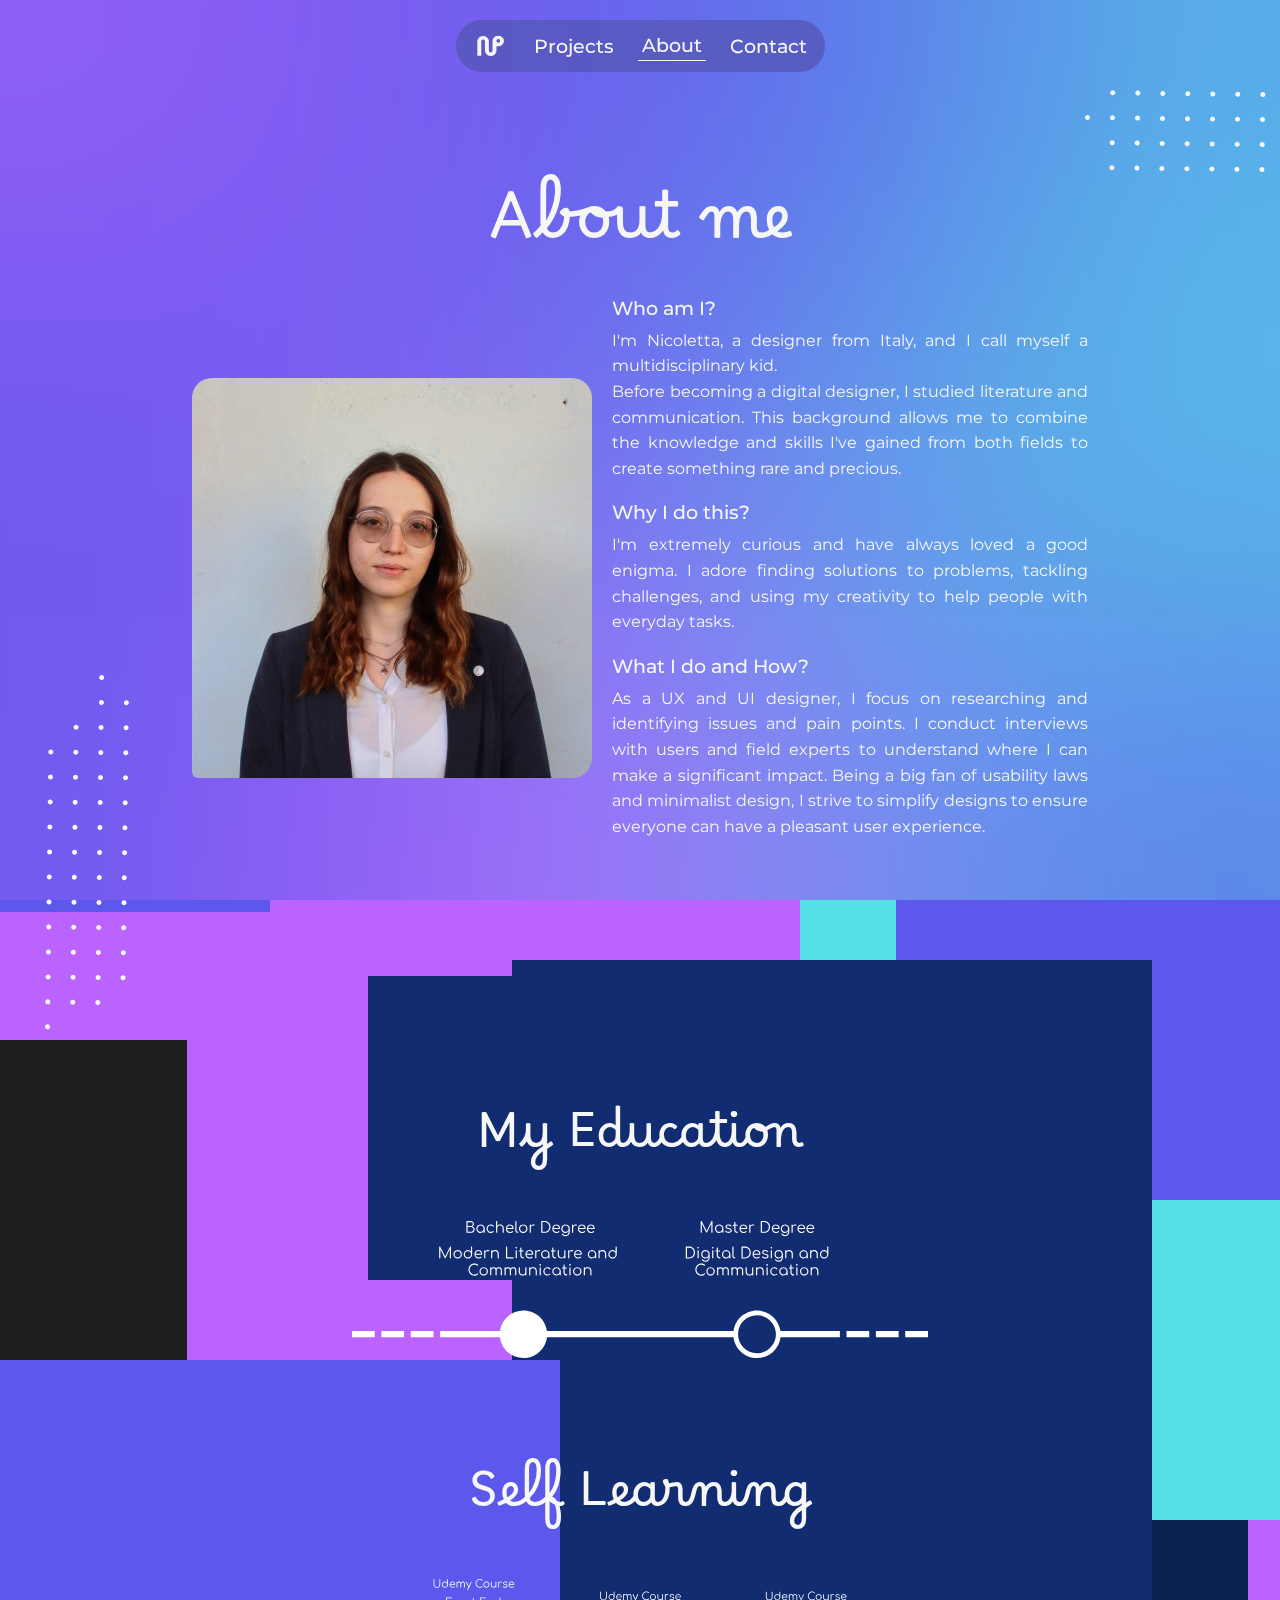
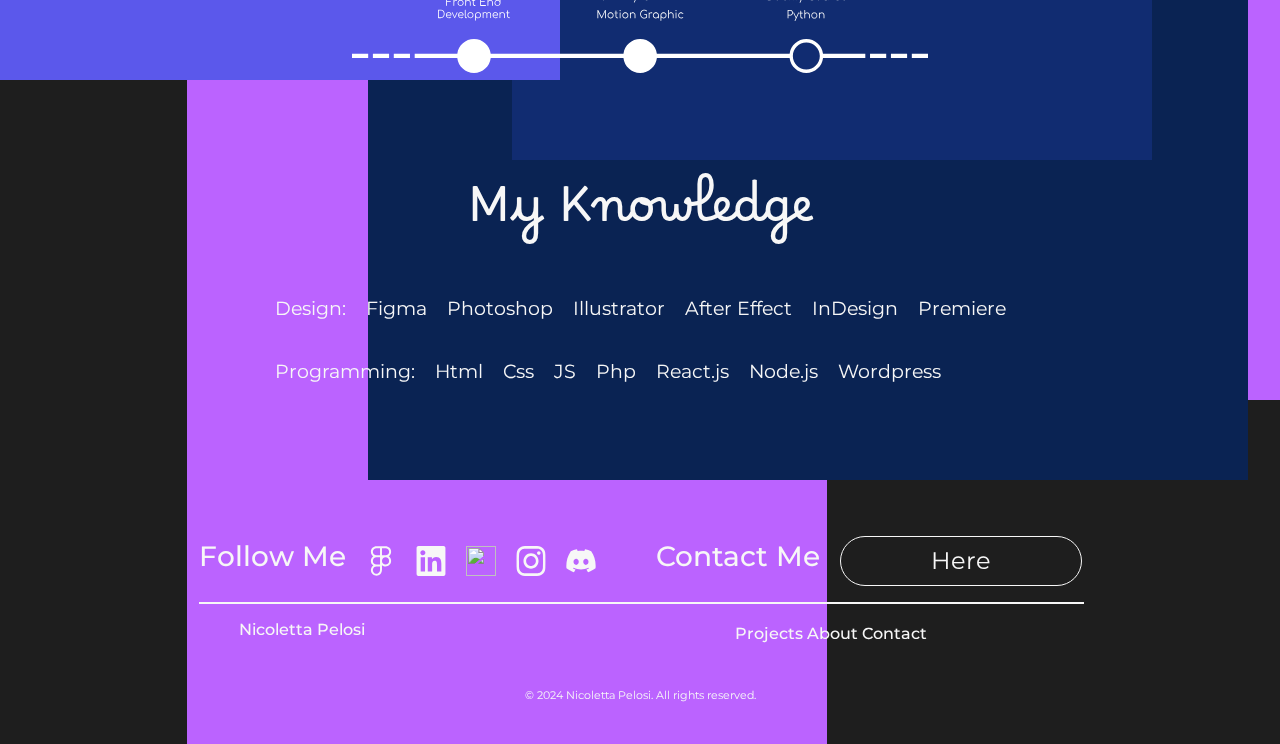
==== about.html @ 5107c7d7 "first commit" ====
<!DOCTYPE html>
<html lang="en">

<head>
    <meta charset="UTF-8">
    <meta name="viewport" content="width=device-width, initial-scale=1.0">
    <title>Nicoletta Pelosi - full stack designer</title>
    <link rel="stylesheet" href="https://stackpath.bootstrapcdn.com/bootstrap/4.5.2/css/bootstrap.min.css">
    <link rel="stylesheet" href="assets/css/style.css">
    <link rel="preconnect" href="https://fonts.googleapis.com">
    <link rel="preconnect" href="https://fonts.gstatic.com" crossorigin>
    <link
        href="https://fonts.googleapis.com/css2?family=Borel&family=Comfortaa:wght@300..700&family=Montserrat:ital,wght@0,100..900;1,100..900&display=swap"
        rel="stylesheet">
    <link rel="icon" href="assets/images/fav_icon.svg" type="image/x-icon">
</head>

<body>
        <div id="loading-page" class="loading-page">
            <div id="logo-animation" class="logo-animation"></div>
        </div>

    <div id="sticky_navbar" class="sticky_navbar">
        <div id="navbar_bg" class="navbar_bg">
            <a href="index.html" class="nopad">
                <img src="assets/images/logo.svg" id="logo">
            </a>
            <button><a href="index.html">Projects</a> </button>
            <button class="btn_active"><a href="about.html">About</a></button>
            <button><a href="contact.html">Contact</a></button>
        </div>
    </div>

    <div id="aboutme">
        <h2 class="titolosec" id="titolosec">About me</h2>
        <div class="about_content">
            <img src="assets/images/foto nicoletta.jpg" alt="" class="profpic">
            <div class="about_info">
                <div class="anima">
                    <h4>Who am I?</h4>
                    <p>I'm Nicoletta, a designer from Italy, and I call myself a multidisciplinary kid. <br> Before
                        becoming a digital designer, I studied literature and communication. This background allows me
                        to combine the knowledge and skills I've gained from both fields to create something rare and
                        precious.</p>
                </div>
                <div class="anima">
                    <h4>Why I do this?</h4>
                    <p>I'm extremely curious and have always loved a good enigma. I adore finding solutions to problems,
                        tackling challenges, and using my creativity to help people with everyday tasks.</p>
                </div>
                <div class="anima">
                    <h4>What I do and How?</h4>
                    <p>As a UX and UI designer, I focus on researching and identifying issues and pain points. I conduct
                        interviews with users and field experts to understand where I can make a significant impact.
                        Being a big fan of usability laws and minimalist design, I strive to simplify designs to ensure
                        everyone can have a pleasant user experience.</p>
                </div>
            </div>
        </div>
    </div>

    <div id="study_section" class="study_section">
        <div class="edu school">
            <h2>My Education</h2> <br>
            <img src="assets/images/maps1.svg" alt="" class="map">
        </div>
        <div class="edu selfedu">
            <h2>Self Learning</h2> <br>
            <img src="assets/images/maps2.svg" alt="" class="map2">
        </div>
        <div class="edu programs">
            <h2>My Knowledge</h2> <br>
            <div>
                <ul>
                    <li>Design:</li>
                    <li>Figma</li>
                    <li>Photoshop</li>
                    <li>Illustrator</li>
                    <li>After Effect</li>
                    <li>InDesign</li>
                    <li>Premiere</li>
                </ul>
                <br>
                <ul>
                    <li>Programming:</li>
                    <li>Html</li>
                    <li>Css</li>
                    <li>JS</li>
                    <li>Php</li>
                    <li>React.js</li>
                    <li>Node.js</li>
                    <li>Wordpress</li>
                </ul>
            </div>
        </div>
    </div>

    <footer>
        <div id="footer-container">
            <div class="footer-content">
                <div class="footer1">
                    <div class="footer-section Contact_me">
                        <h3>Contact Me</h3>
                        <button><a href="mailto:pelosinicoletta@gmail.com">Here</a></button>
                    </div>
                    <div class="footer-section follow_me">
                        <h3>Follow Me</h3>
                        <ul>
                            <li><a href="https://www.figma.com/@nicoletta3" target="_blank"><img
                                        src="assets/images/figmaicon.svg" alt=""></a></li>
                            <li><a href="https://www.linkedin.com/in/nicoletta-pelosi-811a4a285" target="_blank"> <img
                                        src="assets/images/inicon.svg" alt=""></a></li>
                            <li><a href="https://github.com/itsnicoletta" target="_blank"><img
                                        src="assets/images/Githubicon.svg" alt=""></a></li>
                            <li><a href="https://www.instagram.com/__itsnicosfolio" target="_blank"><img
                                        src="assets/images/instaicon.svg" alt=""></a></li>
                            <li><a href=""></a><img src="assets/images/dsicon.svg" alt=""></li>
                        </ul>
                    </div>
                </div>
                <hr>
                <div id="breadcrumbs">
                    <h4>Nicoletta Pelosi</h4>
                    <div id="nav_footer">
                        <a href="index.html">Projects</a>
                        <a href="about.html">About</a>
                        <a href="contact.html">Contact</a>
                    </div>

                </div>
            </div>
            <div class="footer-bottom">
                <p>&copy; 2024 Nicoletta Pelosi. All rights reserved.</p>
            </div>
        </div>
    </footer>

    <div id="bg_animation">
        <div class="canvas_animation">
            <div id="bg_blur2"></div>
            <div class="shape"
                style="--i: 0; --total: 14; width: 20rem; height: 50rem; left: 40rem; top: 2.28rem; background: var(--color_bg2);">
            </div>
            <div class="shape"
                style="--i: 1; --total: 14; width: 40rem; height: 45rem; right: 63.13rem; top: 20rem; background: var(--color_bg5);">
            </div>
            <div class="shape"
                style="--i: 2; --total: 14; width: 30rem; height: 35rem; left: 20rem; top: 26rem; background: var(--color_bg4);">
            </div>
            <div class="shape"
                style="--i: 3; --total: 14; width: 50rem; height: 30rem; right: 10rem; top: 3rem; background: var(--color_bg1);">
            </div>
            <div class="shape"
                style="--i: 4; --total: 14; width: 40rem; height: 80rem; left: 11.69rem; top: 16.06rem; background: var(--color_bg5);">
            </div>
            <div class="shape"
                style="--i: 5; --total: 14; width: 55rem; height: 40rem; right: 2rem; top: 50rem; background: var(--color_bg2);">
            </div>
            <div class="shape"
                style="--i: 7; --total: 14; width: 55rem; height: 25rem; left: 36.94rem; top: 70rem; background: var(--color_bg3);">
            </div>
            <div class="shape"
                style="--i: 8; --total: 14; width: 60rem; height: 35rem; left: -12.5rem; top: 0rem; background: var(--color_bg5);">
            </div>
            <div class="shape"
                style="--i: 9; --total: 14; width: 45rem; height: 15rem; left: 21.06rem; top: 2rem; background: var(--color_bg4);">
            </div>
            <div class="shape"
                style="--i: 10; --total: 14; width: 30rem; height: 35rem; left: 53rem; top: 90rem; background: var(--color_bg5);">
            </div>
            <div class="shape"
                style="--i: 11; --total: 14; width: 40rem; height: 50rem; right: 8rem; top: 18.63rem; background: var(--color_bg3);">
            </div>
            <div class="shape"
                style="--i: 12; --total: 14; width: 35rem; height: 20rem; right: 0rem; top: 15rem; background: var(--color_bg3);">
            </div>
            <div class="shape"
                style="--i: 13; --total: 14; width: 25rem; height: 20rem; left: 73.75rem; top: 25rem; background: var(--color_bg5);">
            </div>

            <div class="shape"
                style="--i: 14; --total: 14; width: 20rem; height: 15rem; left: 50rem; top: 80rem; background: var(--color_bg3);">
            </div>
            <div class="shape"
                style="--i: 15; --total: 14; width: 40rem; height: 45rem; right: 63.13rem; top: 12rem; background: var(--color_bg4);">
            </div>
            <div class="shape"
                style="--i: 16; --total: 14; width: 30rem; height: 35rem; left: 20rem; top: 26rem; background: var(--color_bg5);">
            </div>
            <div class="shape"
                style="--i: 17; --total: 14; width: 50rem; height: 30rem; right: 10rem; top: 3rem; background: var(--color_bg4);">
            </div>
            <div class="shape"
                style="--i: 18; --total: 14; width: 40rem; height: 80rem; left: 11.69rem; top: 80rem; background: var(--color_bg5);">
            </div>
            <div class="shape"
                style="--i: 19; --total: 14; width: 55rem; height: 40rem; right: 2rem; top: 90rem; background: var(--color_bg1);">
            </div>
            <div class="shape"
                style="--i: 20; --total: 14; width: 55rem; height: 25rem; left: 36.94rem; top: 70rem; background: var(--color_bg3);">
            </div>
            <div class="shape"
                style="--i: 21; --total: 14; width: 60rem; height: 35rem; left: 56rem; top: 40rem; background: var(--color_bg4);">
            </div>
            <div class="shape"
                style="--i: 22; --total: 14; width: 45rem; height: 15rem; left: 21.06rem; top: 90rem; background: var(--color_bg5);">
            </div>
            <div class="shape"
                style="--i: 23; --total: 14; width: 30rem; height: 35rem; left: 53rem; bottom: 90rem; background: var(--color_bg3);">
            </div>
            <div class="shape"
                style="--i: 24; --total: 14; width: 40rem; height: 50rem; right: 8rem; top: 60rem; background: var(--color_bg2);">
            </div>
            <div class="shape"
                style="--i: 25; --total: 14; width: 35rem; height: 20rem; left: 0rem; top: 85rem; background: var(--color_bg4);">
            </div>
            <div class="shape"
                style="--i:26; --total: 14; width: 35rem; height: 20rem; right: 0rem; bottom: 15rem; background: var(--color_bg3);">
            </div>
            <div id="bg_blur"></div>
        </div>
    </div>
    </div>
    <div id="graphic1">
        <img src="assets/images/dots1.svg" alt="">
    </div>
    <div id="graphic2">
        <img src="assets/images/dots2.svg" alt="">
    </div>
    <script src="assets/js/script.js"></script>
    <script src="https://cdnjs.cloudflare.com/ajax/libs/gsap/3.9.1/gsap.min.js"></script>
    <script src="https://cdnjs.cloudflare.com/ajax/libs/gsap/3.9.1/ScrollTrigger.min.js"></script>
    <script src="https://cdnjs.cloudflare.com/ajax/libs/bodymovin/5.7.4/lottie.min.js"></script>
    <script src="https://cdnjs.cloudflare.com/ajax/libs/gsap/3.9.1/ScrollSmoother.min.js"></script>


</body>

</html>
---- assets/css/style.css ----
:root {
    /* gradient colors */
    --color_bg1: #0A2353;
    --color_bg2: #112C71;
    --color_bg3: #56E1E9;
    --color_bg4: #5B58EB;
    --color_bg5: #BB63FF;

    /* fundamental colors */
    --white: #F7F7F7;
    --black: #1e1e1e;
    --grey: #d4d4d4;
    --grey-dark: #5A5A5A;
    --grey-medium: #979797;
}

* {
    color: var(--white);
    font-family: Montserrat, sans-serif;
    font-weight: 400;
    scroll-behavior: smooth;
    scrollbar-width: none;
    margin: 0;
    padding: 0;
    box-sizing: border-box;
}

html,
body {
    margin: 0;
    padding: 0;
    width: 100%;
    overflow-x: hidden;
}

body {
    display: flex;
    flex-direction: column;
    justify-content: center;
    align-items: center;
    min-width: 100vw;
    background: var(--black);

}

img {
    user-select: none;
    -moz-user-select: none;
    -webkit-user-drag: none;
    -webkit-user-select: none;
    -ms-user-select: none;
    border: none;
}

/* Navbar */
#sticky_navbar {
    position: fixed;
    top: 20px;
    width: 100vw;
    z-index: 5;
    display: flex;
    align-items: center;
    justify-content: center;
    background: none;
    z-index: 10;
}

#navbar_bg {
    display: flex;
    align-items: center;
    justify-content: center;
    text-align: center;
    background: none;
    border-radius: 100px;
    background: rgba(30, 30, 30, 0.2);
    backdrop-filter: blur(200px);
    padding: 6px 14px;
    gap: 20px;
}

#logo {
    background: none;
    height: 40px;
    width: 40px;
}

#navbar_bg a {
    text-decoration: none;
    color: var(--white);
    font-size: 1.2rem;
    font-weight: 500;
    transition: 0.3s;
    line-height: 0;
}

button {
    background: none;
    border: none;
    color: var(--white);
    font-size: 1.2rem;
    font-weight: 500;
    cursor: pointer;
    transition: 0.3s;
    padding: 0 4px;
}

.btn_active {
    border-bottom: var(--white) 1.5px solid;
}

/* Animazione Navbar 
#sticky_navbar {
    opacity: 0;
    width: 0;
    left: 50%;
    transform: translateX(-50%);
    flex-wrap: nowrap;
    overflow: hidden;
    transition: width 1.5s ease-out, opacity 0.5s ease-out, left 1.5s ease-out;
}

#sticky_navbar.expanded {
    opacity: 1;
    width: 100%;
    left: 0;
    transform: none;
}*/

/* Hero Section */
#hero {
    display: flex;
    align-items: center;
    justify-content: center;
    height: 100vh;
    min-width: 100vw;
    flex-direction: column;
}

.header h1 {
    font-size: 6em;
    margin: 0;
    padding: 0;
    text-wrap: nowrap;
    font-family: Borel;
    line-height: 0.7;
}

.header h4 {
    font-size: 2.2em;
    margin: 0;
    padding: 0 20px;
    font-weight: 400;
}

.header h5 {
    font-size: 1.7em;
    margin-top: 20px;
    padding: 0 20px;
    font-weight: 400;
}

.header-container {
    position: absolute;
    transition: opacity 1s ease-in-out;
    opacity: 0;
}

.header-container.visible {
    opacity: 1;
}

/* Section Progetti */
#work_section {
    display: flex;
    align-items: center;
    justify-content: center;
    min-width: 100%;
    flex-direction: column;
    gap: 40px;
}

.card {
    display: flex;
    flex-direction: column;
    justify-content: center;
    align-items: center;
    align-content: center;
    background: rgba(30, 30, 30, 0.5);
    border-radius: 20px 20px 20px 6px;
    overflow: hidden;
    border: 0px;
    height: fit-content;
    width: fit-content;
    cursor: pointer;
    box-shadow: -124px 93px 43px 0px rgba(10, 35, 83, 0.00), -79px 60px 40px 0px rgba(10, 35, 83, 0.01), -44px 34px 33px 0px rgba(10, 35, 83, 0.05), -20px 15px 25px 0px rgba(10, 35, 83, 0.09), -5px 4px 14px 0px rgba(10, 35, 83, 0.10);
}

.card:hover {
    transform: scale(1.05);
    transition: transform 0.35s;
}
.card_info {
    height: 100%;
    width: 50%;
    z-index: 3;
    display: flex;
    flex-direction: column;
    gap: 2px;
    text-align: end;
    justify-content: end;
    background: rgba(30, 30, 30, 0.5);
    backdrop-filter: blur(250px);
    position: absolute;
    padding-right: 20px;
    padding-bottom: 20px;
    top: 0;
    bottom: 0;
    right: 0;
}

.card_row {
    display: flex;
    flex-direction: row;
    gap: 40px;
}

.cover {
    width: 550px;
    height: 275px;
    object-fit: cover;
}

.coverpic {
    width: 50%;
    height: 100%;
    object-fit: cover;
    position: absolute;
    top: 0;
    left: 0;
    bottom: 0;
}

.field {
    font-size: 14px;
    position: absolute;
    top: 20px;
    right: 20px;
    z-index: 10;
}

.year {
    font-weight: 350;
}

.subtitle {
    font-weight: 400;
    margin-top: 0;
}

/* Animazione Background */
#bg_animation {
    position: absolute;
    top: 0;
    left: 0;
    right: 0;
    width: 100vw;
    height: 100vh;
    z-index: -1;
    overflow: hidden;
    opacity: 1;
    transition: opacity 0.05s ease-in-out, visibility 0s linear 0.05s;
}

#bg_animation.off {
    opacity: 0;
    visibility: hidden;
}

.canvas_animation {
    width: 100%;
    height: 100%;
}

.shape {
    position: absolute;
}

#bg_blur2 {
    width: 100%;
    height: 100%;
    position: fixed;
    background: var(--color_bg3);
    backdrop-filter: blur(200px);
    object-fit: cover;
}

#bg_blur {
    width: 100%;
    height: 100%;
    position: fixed;
    background: rgba(255, 255, 255, 0.01);
    backdrop-filter: blur(250px);
    object-fit: cover;
}

.canvas_animation>.shape {
    position: fixed;
    animation: move 30s linear infinite;
    animation-delay: calc(-20s * var(--i) / var(--total));
    overflow: hidden;
}

@keyframes move {
    0% {
        transform: translate(0, 0) rotate(0deg) scale(1);
    }

    25% {
        transform: translate(100px, 0) rotate(90deg) scale(1.2);
    }

    50% {
        transform: translate(100px, 100px) rotate(180deg) scale(1);
    }

    100% {
        transform: translate(0, 0) rotate(360deg) scale(1);
    }
}

/* Grafica */
#graphic1 {
    position: fixed;
    left: 45px;
    top: 75vh;
    z-index: -1;
}

#graphic2 {
    position: fixed;
    right: -160px;
    top: 10vh;
    overflow-x: hidden;
    z-index: -1;
}
/*about*/

#aboutme {
    display: flex;
    align-items: center;
    justify-content: center;
    flex-direction: column;
    gap: 20px;
    margin-top: 200px;
    margin-bottom: 100px;
}

#aboutme .titolosec {
    font-size: 4rem;
}

.about_content {
    display: flex;
    flex-wrap: wrap;
    justify-content: center;
    align-items: center;
    max-width: 70vw;
}

.profpic {
    border-radius: 20px 20px 20px 6px;  
    margin-right: 20px;
}

.about_info {
    flex: 1;
    max-width: 900px;
    text-align: left;
    
}

.about_info h4 {
    font-size: 1.2rem;
}

.about_info p {
    font-size: 1rem;
    margin-bottom: 20px;
    line-height: 1.6;
    text-align: justify;
}

#study_section {
    display: flex;
    align-items: center;
    justify-content: center;
    flex-direction: column;
    gap: 20px;
    margin-top: 120px;
}

.edu {
    margin: 40px 0;
    display: flex;
    align-items: center;
    justify-content: center;
    flex-direction: column;
}

.edu h2 {
    font-size: 3rem;
    margin-bottom: 20px;
    font-family: Borel;
}

.map,
.map2 {
    width: 45vw;
    margin-bottom: 20px;
}

.edu ul {
    font-size: 1.2rem;
    color: var(--white);
}

.edu ul li {
    margin-bottom: 10px;
}

/*form contact me*/

#form {
    display: flex;
    align-items: center;
    justify-content: center;
    flex-direction: column;
    gap: 20px;
    height: 50vh;
    margin-top: 150px;
}

#form1 {
    display: flex;
    align-items: center;
    justify-content: center;
    flex-direction: column;
    gap: 10px;
    padding: 40px 40px;
    border-radius: 20px 20px 20px 6px;
    background: rgba(30, 30, 30, 0.3);
    box-shadow: -124px 93px 43px 0px rgba(10, 35, 83, 0.00), -79px 60px 40px 0px rgba(10, 35, 83, 0.01), -44px 34px 33px 0px rgba(10, 35, 83, 0.05), -20px 15px 25px 0px rgba(10, 35, 83, 0.09), -5px 4px 14px 0px rgba(10, 35, 83, 0.10);
}

#info button {
    color: var(--black);
    background-color: var(--white);
    border-radius: 25px;
    width: 100%;
    padding: 4px 0;
}

#info button:hover {
    background-color: var(--grey);
}

#info button > a {
    color: var(--black);
    font-size: 1.2rem;
    font-weight: 500;
}

#info h6 {
    font-size: 1.3rem;
    font-weight: 400;
}


/* Footer */
ul {
    list-style: none;
    padding: 0;
    margin: 0;
    display: flex;
    flex-direction: row;
    gap: 20px;
    align-items: center;
}

ul img {
    width: 30px;
    height: 30px;
}

.Contact_me button {
    border: 1px solid var(--white);
    padding: 6px 90px;
    border-radius: 25px;
    font-weight: 700;
    font-size: 1.5em;
    color: var(--white);
}

button a {
    text-decoration: none;
    color: var(--white);
    font-size: 1em;
    font-weight: 400;
    transition: 0.3s;
}

button a:hover {
    color: var(--black);
}
.Contact_me button:hover {
    background: var(--grey);
}

footer {
    width: 100vw;
    height: fit-content;
    margin-top: 60px;
}

footer hr {
    width: 100%;
    align-items: center;
    border: 1px solid var(--white);
}

#footer-container {
    display: flex;
    align-items: center;
    justify-content: center;
    flex-direction: column;
    gap: 40px;
    width: 100vw;
    padding: 40px 0;
    margin-bottom: 0;
}
.footer1 {
    display: flex;
    flex-direction: row-reverse;
    gap: 60px;
    align-items: center;
    justify-content: space-around;
    max-width: 1100px;
}

.footer-section {
    display: flex;
    flex-direction: row;
    gap: 20px;
    align-items: center;

}
#breadcrumbs {
    display: flex;
    align-items: center;
    justify-content: space-between;
    width: 60vw;
    padding: 0 40px;
    font-size: 1em;
}

#breadcrumbs a {
    text-decoration: none;
    color: var(--white);
    font-weight: 500;
    transition: 0.3s;
}

#breadcrumbs a:hover {
    color: var(--grey);
}

#breadcrumbs h4 {
    font-size: 1em;
    text-align: center;
    align-items: center;
}

#logo_footer {
    width: 40px;
    height: 40px;
}

.footer-bottom p {
    font-size: 0.7em;
    margin: 0;
    padding: 0;
}

/* Header del Progetto */
#project-header {
    display: flex;
    align-items: center;
    justify-content: center;
    flex-direction: column;
    gap: 20px;
    margin-top: 200px;
    height: 40vh;
}

#project-header h1 {
    font-size: 5em;
    font-family: Borel;
    margin: 0;
    padding: 0;
    text-align: center;
}

#Project_detail {
    display: flex;
    align-items: start;
    justify-content: center;
    flex-direction: row;
    gap: 60px;
    width: 60vw;
    padding: 0 20px;
}

.pro h6 {
    font-size: 1em;
    margin: 0;
    padding: 0;
    line-height: 2;
    font-weight: 300;
}

.pro p {
    font-size: 1.2em;
    margin: 0;
    padding: 0;
    font-weight: 450;
}

.names {
    color: var(--white);
    font-size: 16px;
    text-decoration: underline;
}

.names:hover {
    color: var(--grey);
}

.pro a {
    font-size: 1em;
    margin: 0;
    padding: 0;
    font-weight: 450;
}

.pro a:hover {
    text-decoration: none;
}

#Project_explained {
    display: flex;
    align-items: center;
    justify-content: center;
    flex-direction: column;
    gap: 100px;
    width: 50vw;
    margin-top: 100px;
}

.first_section p,
.third_section p,
.fourth_section p {
    text-align: justify;
}

h2 {
    font-size: 2.5em;
    font-family: Borel;
    margin: 0;
    padding: 0;
}

.imgpro,
.imgpro2 {
    object-fit: cover;
    border-radius: 20px 20px 20px 6px;
    box-shadow: -124px 93px 43px 0px rgba(10, 35, 83, 0.00), -79px 60px 40px 0px rgba(10, 35, 83, 0.01), -44px 34px 33px 0px rgba(10, 35, 83, 0.05), -20px 15px 25px 0px rgba(10, 35, 83, 0.09), -5px 4px 14px 0px rgba(10, 35, 83, 0.10);
}

.second_section div,
.third_section div,
.fourth_section div {
    display: flex;
    align-items: center;
    justify-content: center;
    flex-direction: row;
    gap: 20px;
}

.fourth_section {
    height: fit-content;
    gap: 40px;
}



.video {
    width: 349px;
    object-fit: cover;
    height: 250px;
    border-radius: 20px 20px 20px 6px;
    box-shadow: -124px 93px 43px 0px rgba(10, 35, 83, 0.00), -79px 60px 40px 0px rgba(10, 35, 83, 0.01), -44px 34px 33px 0px rgba(10, 35, 83, 0.05), -20px 15px 25px 0px rgba(10, 35, 83, 0.09), -5px 4px 14px 0px rgba(10, 35, 83, 0.10);
}

.video1 {
    width: 362px;
        object-fit: cover;
        height: 240px;
        border-radius: 20px 20px 20px 6px;
        box-shadow: -124px 93px 43px 0px rgba(10, 35, 83, 0.00), -79px 60px 40px 0px rgba(10, 35, 83, 0.01), -44px 34px 33px 0px rgba(10, 35, 83, 0.05), -20px 15px 25px 0px rgba(10, 35, 83, 0.09), -5px 4px 14px 0px rgba(10, 35, 83, 0.10);
}

.video2 {
    width: 400px;
    object-fit: cover;
    height: 285px;
    border-radius: 20px 20px 20px 6px;
    box-shadow: -124px 93px 43px 0px rgba(10, 35, 83, 0.00), -79px 60px 40px 0px rgba(10, 35, 83, 0.01), -44px 34px 33px 0px rgba(10, 35, 83, 0.05), -20px 15px 25px 0px rgba(10, 35, 83, 0.09), -5px 4px 14px 0px rgba(10, 35, 83, 0.10);
}

#second_section_info {
    display: flex;
    align-items: start;
    justify-content: center;
    flex-direction: column;
    gap: 0;
}

.justify {
    text-align: justify;
}

/* Nascondere le sezioni inizialmente */
.first_section,
.third_section {
    opacity: 0;
    transform: translateX(100%);
}

.second_section,
.fourth_section {
    opacity: 0;
    transform: translateX(-100%);
}


/* Media Queries per Responsive Design */
@media screen and (max-width: 1200px) {
    .header h1 {
        font-size: 4em;
    }

    .header h4 {
        font-size: 1.9em;
    }

    .header h5 {
        font-size: 1.3em;
        text-wrap: nowrap;
    }

    a {
        font-size: 1.2em;
    }

    .card {
        width: 450px;
    }

    .cover {
        width: 450px;
    }

    .profpic {
        width: 40%;
    }

    .card_info {
        width: 60%;
    }

    .about_info {
        width: 700px;
    }

    .footer-section {
        flex-direction: column;
    }

    .profpic {
        width: 300px;
        height: 450px;
        object-fit: cover;
    }

    #project_explained {
        width: 60vw;
    }

    .second_section div {
        display: flex;
        flex-direction: column-reverse;
    }

}

@media screen and (max-width: 1024px) {
    .card_info {
        width: 60%;
    }

    .about_info {
        width: 600px;
    }

    .card_row {
        flex-direction: column;
    }

    .card {
        width: 600px;
    }

    .profpic {
        width: 35%;
        object-fit: cover;
    }

    .second_section div {
        display: flex;
        flex-direction: column-reverse;
    }

    .third_section div {
        display: flex;
        flex-direction: column;
        justify-content: center;
    }

    .fourth_section div { 
        display: flex;
        flex-direction: column;
        justify-content: center;
    }

    .video {
        width: 449px;
        object-fit: cover;
        height: 325px;
    }
    
    #project_explained {
        width: 70vw;
    }
}

@media screen and (max-width: 820px) {
    .cover {
        width: 500px;
    }

    .card {
        width: fit-content;
    }

    .card_row {
        flex-direction: column;
        gap: 40px;
    }

    .header h1 {
        font-size: 3.8em;
    }

    .header h4 {
        font-size: 1.8em;
    }

    .header h5 {
        font-size: 1.4em;
        text-wrap: wrap;
    }

    .footer-content {
        width: 80vw;
        gap: 20px;
    }

    .footer-section {
        width: 100vw;
        padding: 0 20px;
    }

    .footer-section h3 {
        font-size: 1.2em;
    }

    .Contact_me button {
        padding: 6px 60px;
        font-size: 1.2em;
    }

    .footer1 {
        flex-direction: column;
        gap: 20px;
    }

    #breadcrumbs {
        width: 80vw;
        padding: 0 20px;
    }

    #breadcrumbs h4 {
        font-size: 0.8em;
    }

    #breadcrumbs a {
        font-size: 0.8em;
    }

    .footer-bottom p {
        font-size: 0.6em;
    }

    .profpic {
        display: none;
        z-index: -10;
    }

    .card_info{
        width: 100%;
    }

    #aboutme h2,
    #form h2 {
        font-size: 2.6em;
    }

    .edu h2 {
        font-size: 2.5em;
    }

    .map {
        width: 32rem;
    }

    .map2 {
        width: 42rem;
    }

    .first_section, .second_section, .third_section, .fourth_section {
        width: 80vw;
    }
} 


@media screen and (max-width: 768px) {

    .card {
        width: 450px;
    }

    .cover {
        width: 450px;
    }

    .card_info {
        width: 100%;
    }

    .about_info {
        width: 500px;
    }



    .footer-bottom p {
        font-size: 0.6em;
    }

    .profpic {
        display: none;
    }

    #aboutme h2,
    #form h2 {
        font-size: 2.6em;
    }

    .edu h2 {
        font-size: 2.5em;
    }

    .map {
        width: 70vw;
    }

    .map2 {
        width: 68vw;
    }

    .programs div > ul {
        flex-direction: column;
        gap: 0  !important;
    }

    #graphic1, #graphic2 {
        display: none;
    }
   
}

@media screen and (max-width: 600px) {
    .card {
        width: 400px;
    }

    .cover {
        width: 400px;
    }

    .about_info {
        width: 400px;
    }

    .footer-bottom p {
        font-size: 0.6em;
    }

    .profpic {
        display: none;
    }

    #aboutme h2,
    #form h2 {
        font-size: 2.6em;
    }

    .edu h2 {
        font-size: 2.5em;
    }

    .map {
        width: 80vw;
    }

    .map2 {
        width: 80vw;
    }

    html, body {
        overflow-x: hidden;
        margin: 0;
        padding: 0;
    }

    #navbar_bg {
        gap: 10px;
    }
    
    .header h1 {
        font-size: 3em;

    }

    .header h4 {
        font-size: 1.6em;
        text-wrap: wrap;
    }

    #project-header h1 {
        font-size: 3em;
    }

    #project_detail {
        width: 80vw;
        gap: 10px;
    }

    .pro p{
        font-size: 1em;
    }

    .first_section h2, .second_section h2, .third_section h2, .fourth_section h2 {
        font-size: 2em;
    }

    .video {
        width: 349px;
        height: 250px;
    }

    .video2 {
        width: 349px;
        height: 250px;
    }

}



@media screen and (max-width: 480px) {
    .card {
        width: 340px;
    }

    .cover {
        width: 340px;
    }


    .about_info {
        width: 300px;
    }

    .footer-bottom p {
        font-size: 0.6em;
    }

    .profpic {
        display: none;
    }

    #aboutme h2,
    #form h2 {
        font-size: 2.6em;
    }

    .edu h2 {
        font-size: 2.5em;
    }


    html, body {
        overflow-x: hidden;
        margin: 0;
        padding: 0;
    }

    .header h1 {
        font-size: 2.4em;

    }

    .header h4 {
        font-size: 1.4em;
        text-wrap: wrap;
    }

    .header h5 {
        font-size: 1.1em;
    }

    .video {
        width: 280px;
        height: 200px;
    }

    .video2 {
        width: 280px;
        height: 200px;
    }
}

.loading-page {
    position: fixed;
    top: 0;
    left: 0;
    width: 100%;
    height: 100%;
    background-color: var(--black);
    /* Cambia il colore di sfondo come preferisci */
    display: flex;
    justify-content: center;
    align-items: center;
    z-index: 11;
}

.loading-animation img {
    width: 100px;
    /* Dimensione del logo o dell'animazione */
    animation: spin 1s linear infinite;
    color: var(--white);
}

@keyframes spin {
    from {
        transform: rotate(0deg);
    }

    to {
        transform: rotate(360deg);
    }
}
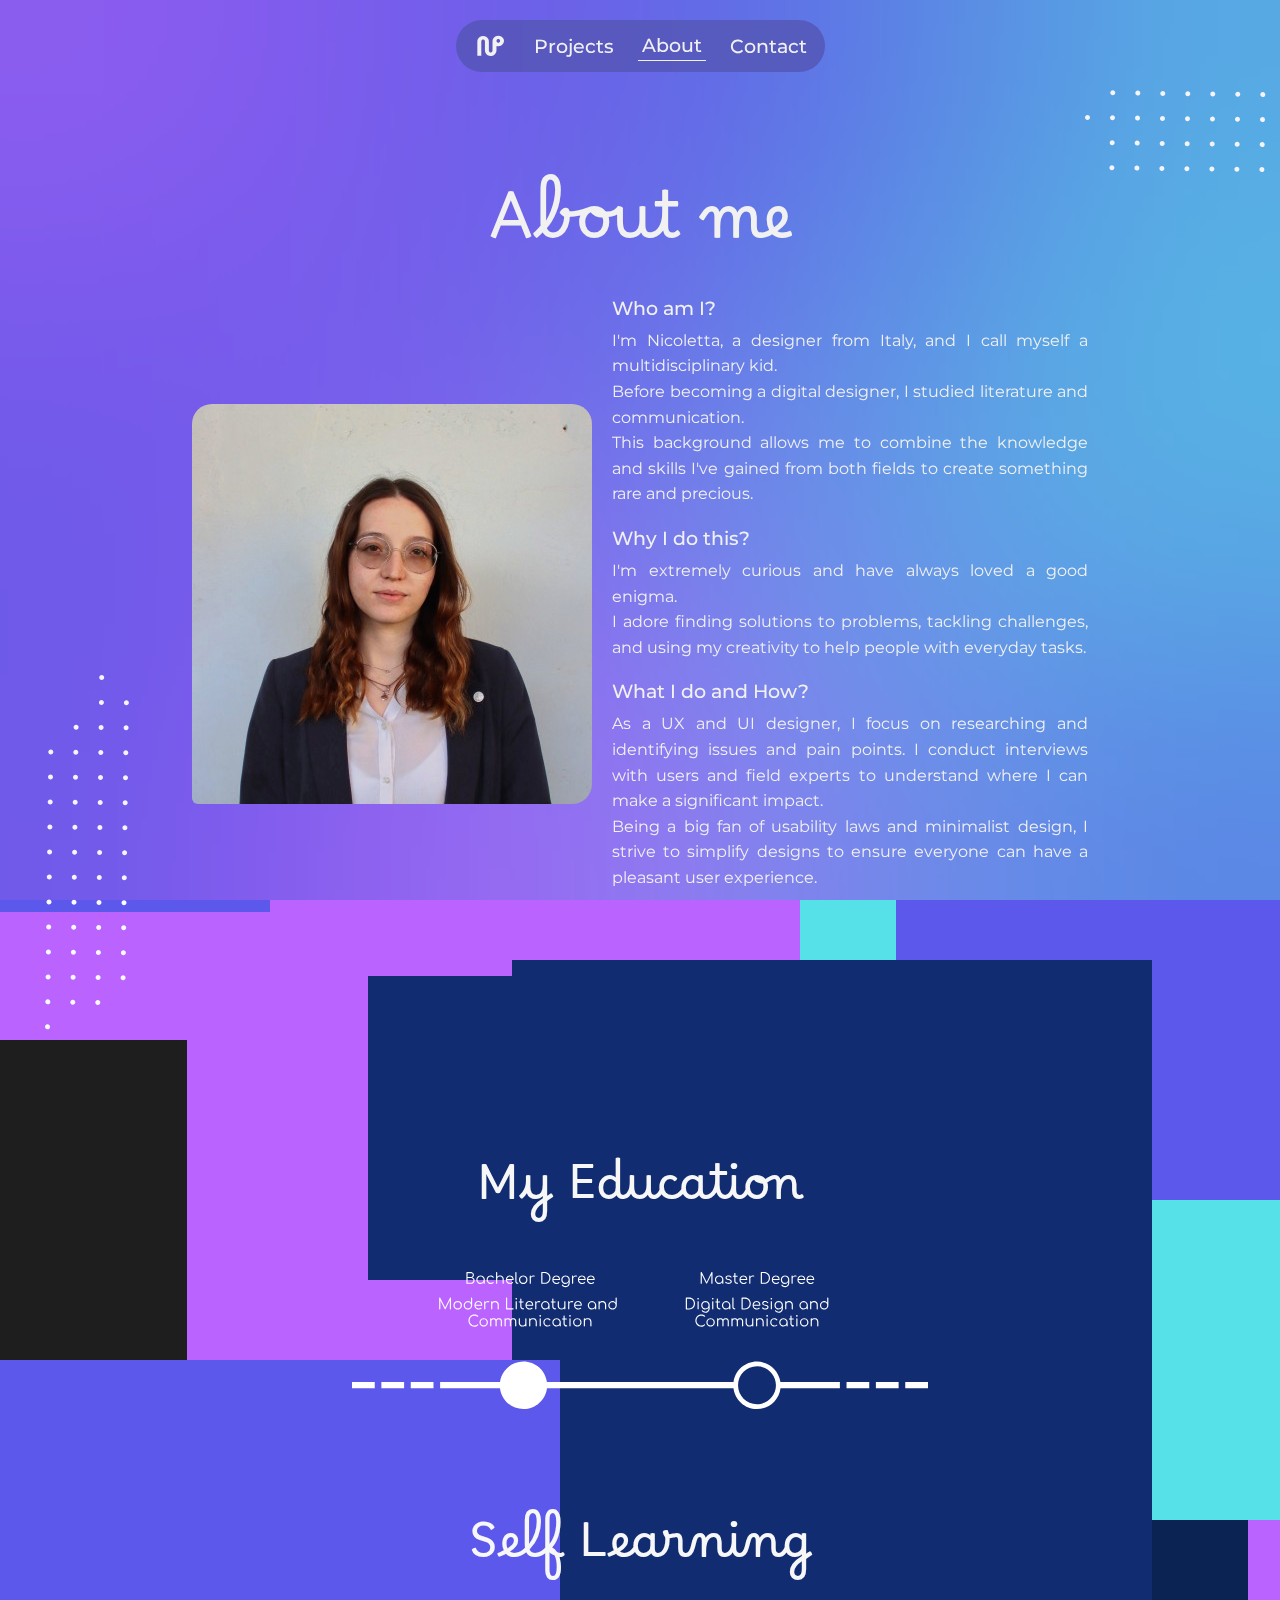
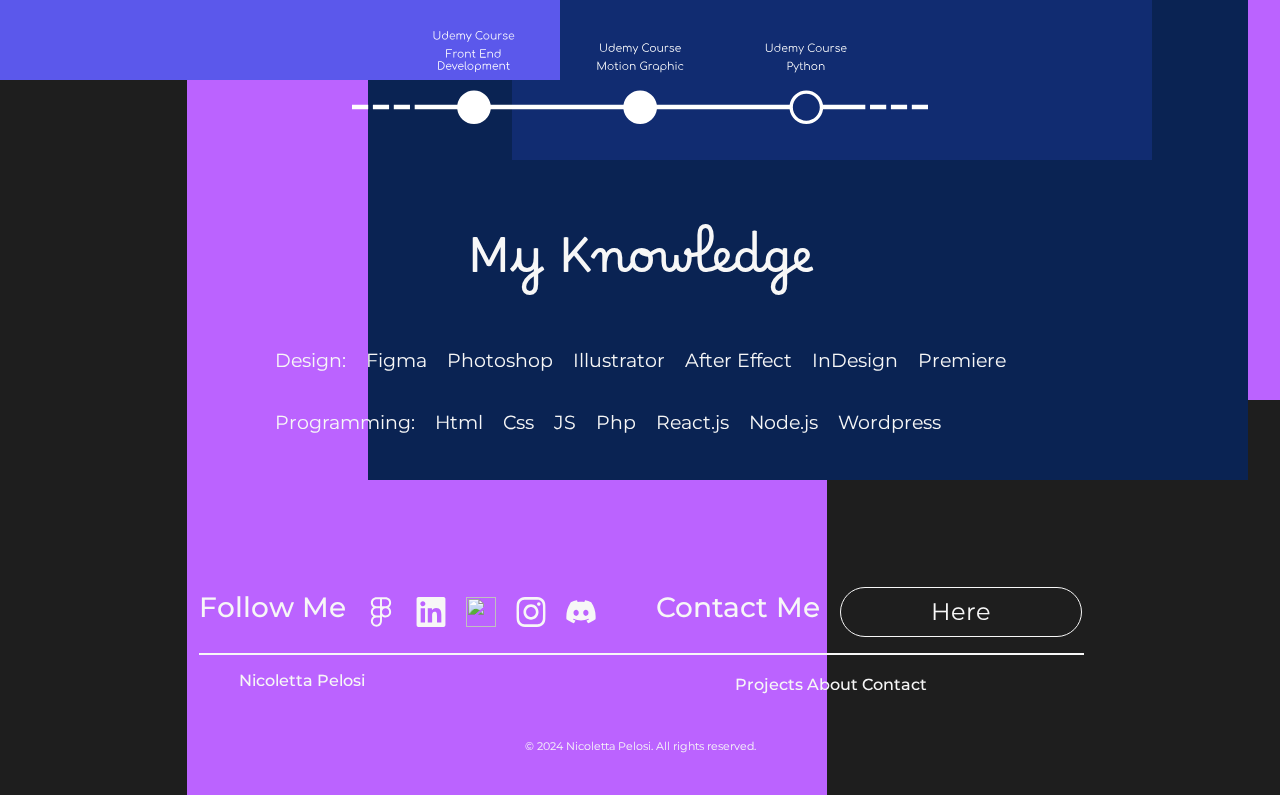
==== commit 29309eb5: "sistemazione about justify" ====
--- a/about.html
+++ b/about.html
@@ -39,19 +39,20 @@
                 <div class="anima">
                     <h4>Who am I?</h4>
                     <p>I'm Nicoletta, a designer from Italy, and I call myself a multidisciplinary kid. <br> Before
-                        becoming a digital designer, I studied literature and communication. This background allows me
+                        becoming a digital designer, I studied literature and communication. <br>
+                        This background allows me
                         to combine the knowledge and skills I've gained from both fields to create something rare and
                         precious.</p>
                 </div>
                 <div class="anima">
                     <h4>Why I do this?</h4>
-                    <p>I'm extremely curious and have always loved a good enigma. I adore finding solutions to problems,
+                    <p>I'm extremely curious and have always loved a good enigma. <br>I adore finding solutions to problems,
                         tackling challenges, and using my creativity to help people with everyday tasks.</p>
                 </div>
                 <div class="anima">
                     <h4>What I do and How?</h4>
                     <p>As a UX and UI designer, I focus on researching and identifying issues and pain points. I conduct
-                        interviews with users and field experts to understand where I can make a significant impact.
+                        interviews with users and field experts to understand where I can make a significant impact. <br>
                         Being a big fan of usability laws and minimalist design, I strive to simplify designs to ensure
                         everyone can have a pleasant user experience.</p>
                 </div>
--- a/assets/css/style.css
+++ b/assets/css/style.css
@@ -74,6 +74,7 @@
     border-radius: 100px;
     background: rgba(30, 30, 30, 0.2);
     backdrop-filter: blur(200px);
+    -webkit-backdrop-filter: blur(200px);
     padding: 6px 14px;
     gap: 20px;
 }
@@ -210,6 +211,7 @@
     justify-content: end;
     background: rgba(30, 30, 30, 0.5);
     backdrop-filter: blur(250px);
+    -webkit-backdrop-filter: blur(250px);
     position: absolute;
     padding-right: 20px;
     padding-bottom: 20px;
@@ -291,6 +293,7 @@
     position: fixed;
     background: var(--color_bg3);
     backdrop-filter: blur(200px);
+    -webkit-backdrop-filter: blur(200px);
     object-fit: cover;
 }
 
@@ -300,6 +303,7 @@
     position: fixed;
     background: rgba(255, 255, 255, 0.01);
     backdrop-filter: blur(250px);
+    -webkit-backdrop-filter: blur(250px);
     object-fit: cover;
 }
 
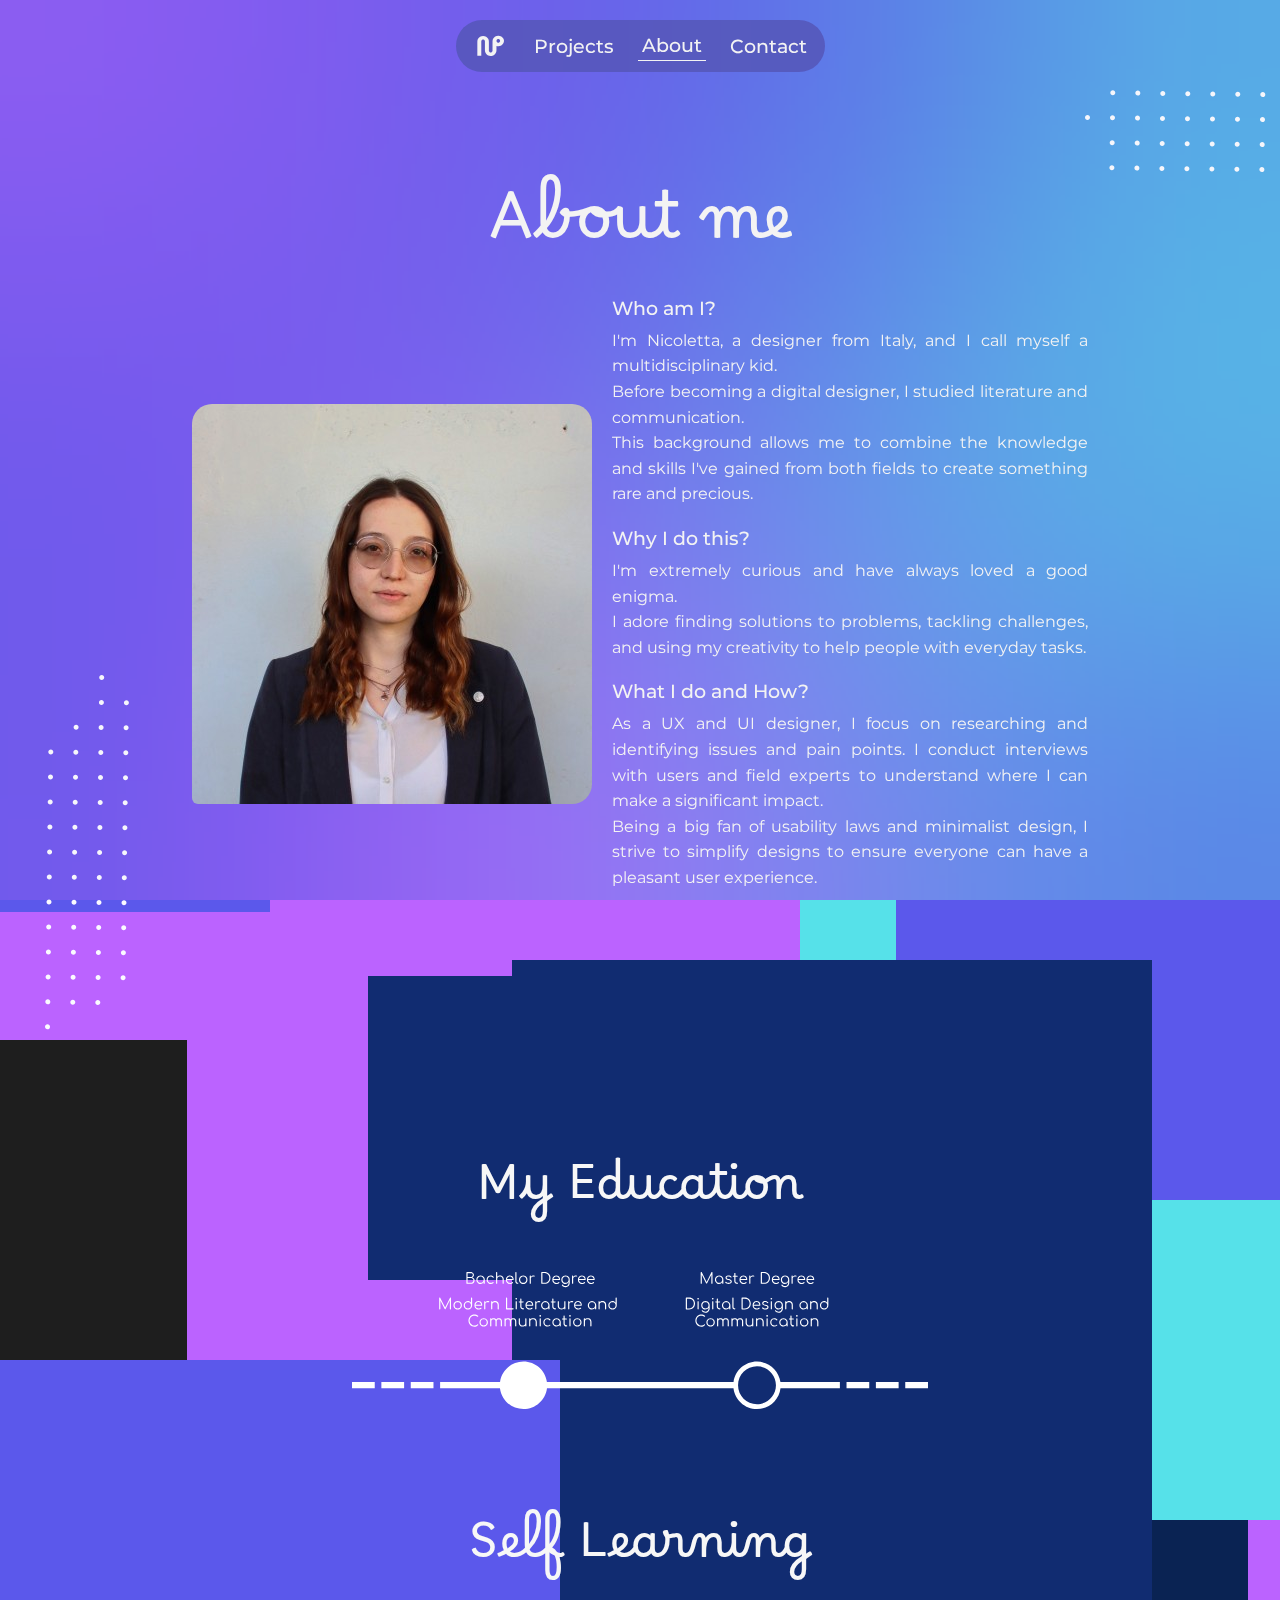
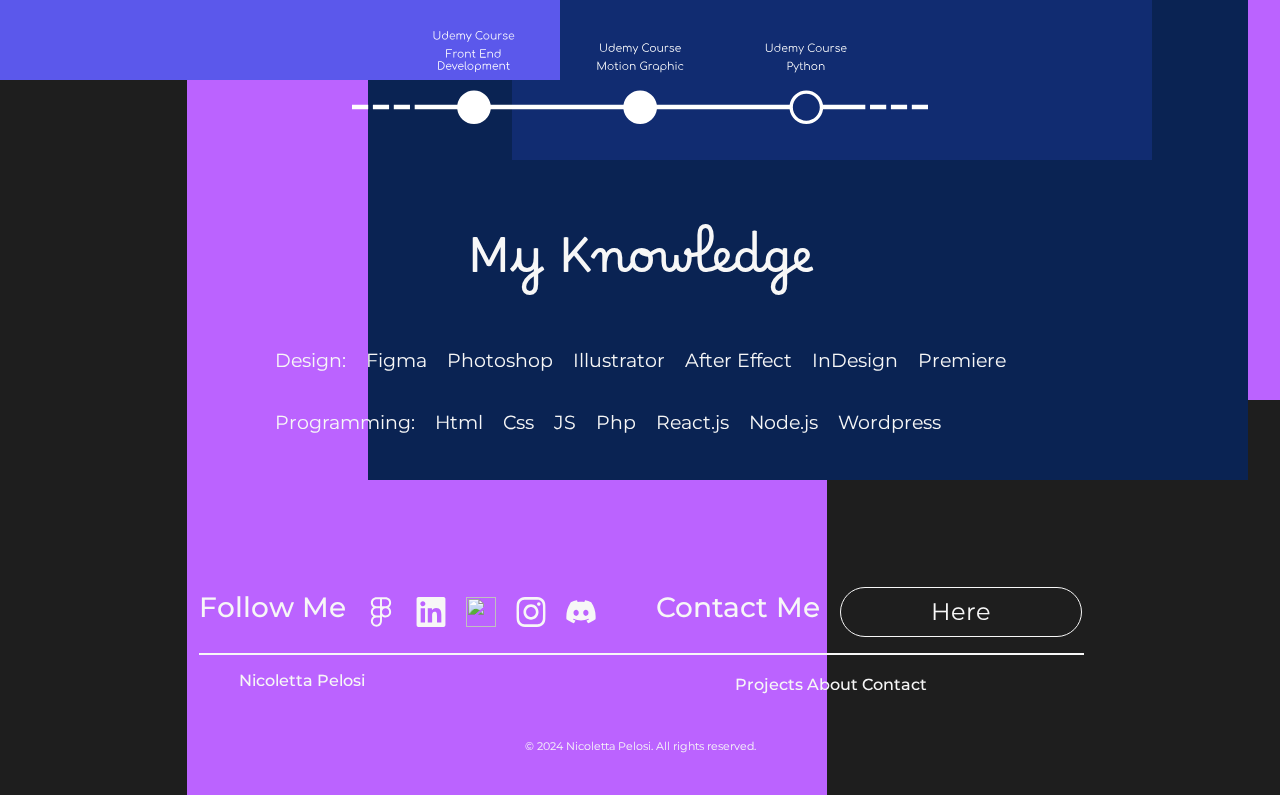
==== commit afa72fd1: "titolo con maiuscole" ====
--- a/about.html
+++ b/about.html
@@ -4,7 +4,7 @@
 <head>
     <meta charset="UTF-8">
     <meta name="viewport" content="width=device-width, initial-scale=1.0">
-    <title>Nicoletta Pelosi - full stack designer</title>
+    <title>Nicoletta Pelosi - Full Stack Designer</title>
     <link rel="stylesheet" href="https://stackpath.bootstrapcdn.com/bootstrap/4.5.2/css/bootstrap.min.css">
     <link rel="stylesheet" href="assets/css/style.css">
     <link rel="preconnect" href="https://fonts.googleapis.com">
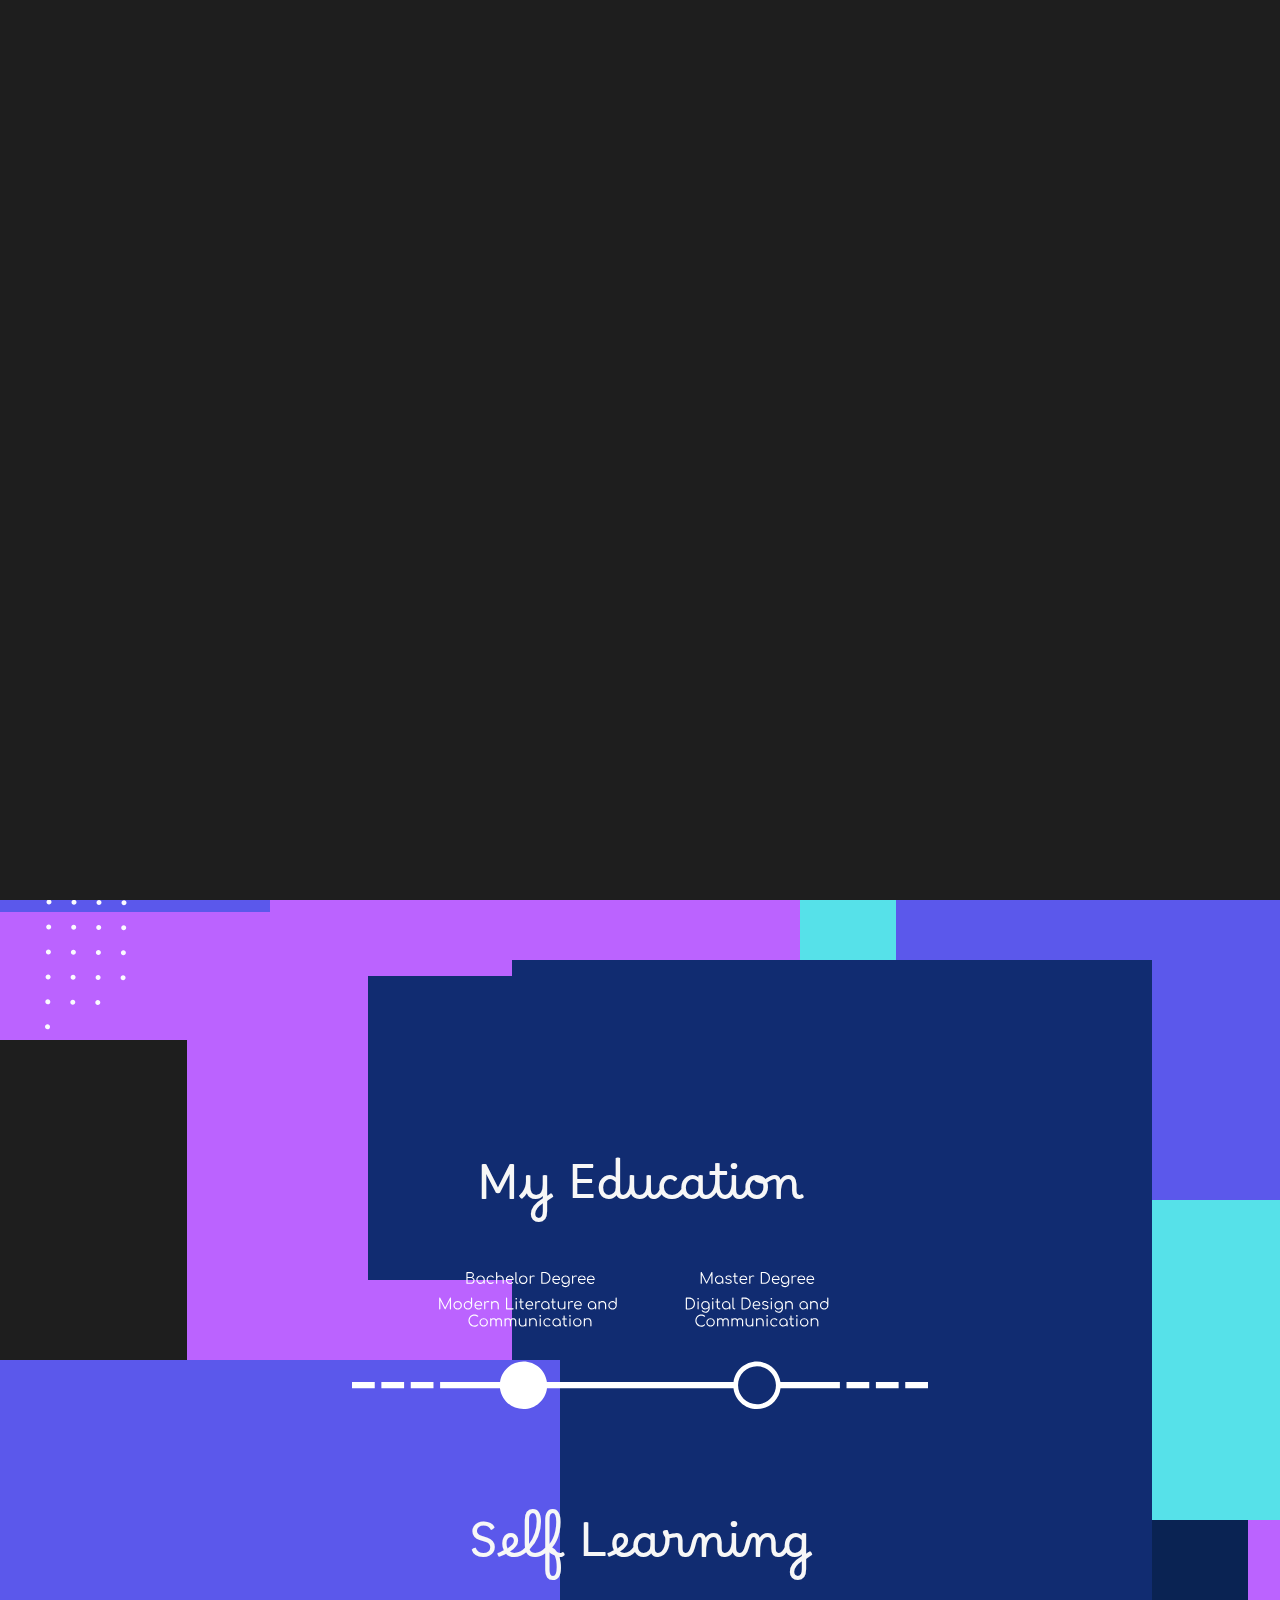
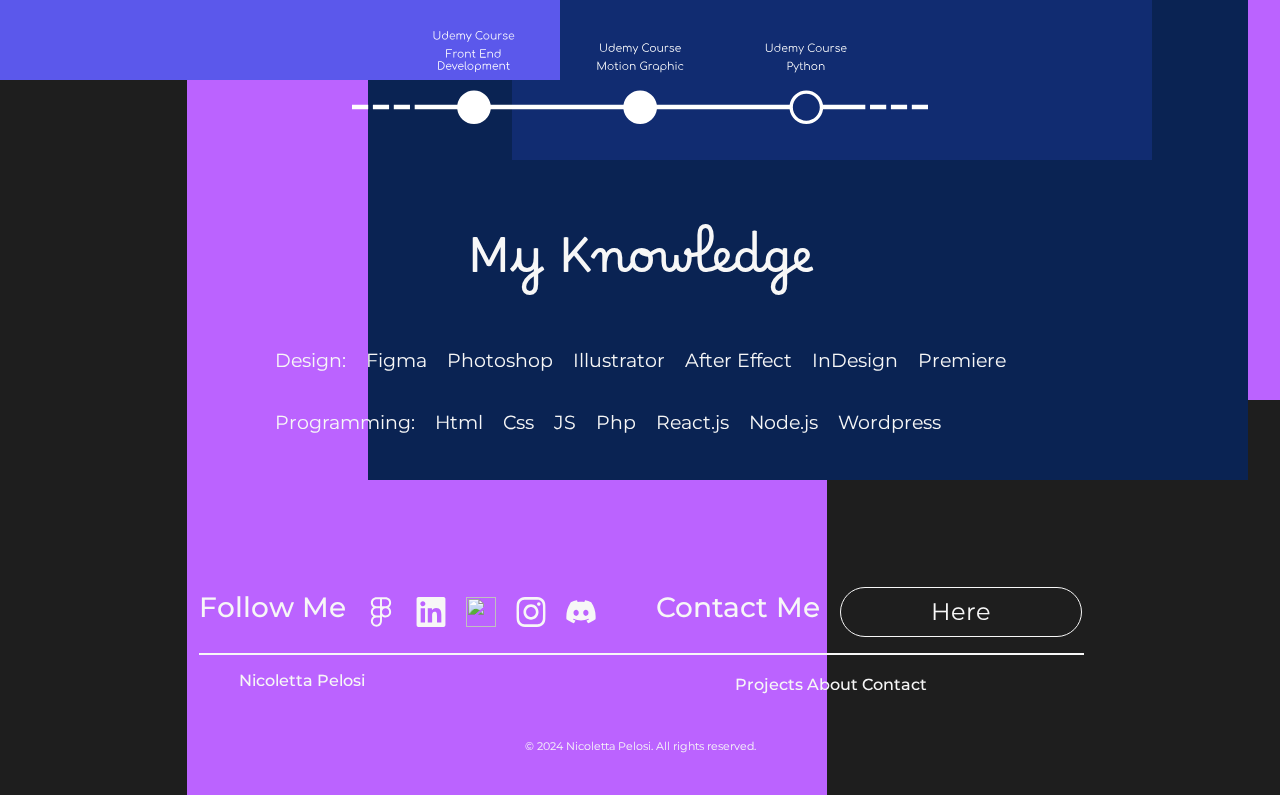
==== commit b1d52297: "Update favicon and logo references across multiple HTML files" ====
--- a/about.html
+++ b/about.html
@@ -12,7 +12,7 @@
     <link
         href="https://fonts.googleapis.com/css2?family=Borel&family=Comfortaa:wght@300..700&family=Montserrat:ital,wght@0,100..900;1,100..900&display=swap"
         rel="stylesheet">
-    <link rel="icon" href="assets/images/fav_icon.svg" type="image/x-icon">
+    <link rel="icon" href="assets/images/favicon-np.svg" type="image/x-icon">
 </head>
 
 <body>
@@ -23,7 +23,7 @@
     <div id="sticky_navbar" class="sticky_navbar">
         <div id="navbar_bg" class="navbar_bg">
             <a href="index.html" class="nopad">
-                <img src="assets/images/logo.svg" id="logo">
+                <img src="assets/images/logo-np.svg" id="logo">
             </a>
             <button><a href="index.html">Projects</a> </button>
             <button class="btn_active"><a href="about.html">About</a></button>
--- a/assets/css/style.css
+++ b/assets/css/style.css
@@ -194,6 +194,10 @@
     width: fit-content;
     cursor: pointer;
     box-shadow: -124px 93px 43px 0px rgba(10, 35, 83, 0.00), -79px 60px 40px 0px rgba(10, 35, 83, 0.01), -44px 34px 33px 0px rgba(10, 35, 83, 0.05), -20px 15px 25px 0px rgba(10, 35, 83, 0.09), -5px 4px 14px 0px rgba(10, 35, 83, 0.10);
+}
+
+.long {
+    width: 600px;
 }
 
 .card:hover {
@@ -227,7 +231,7 @@
 }
 
 .cover {
-    width: 550px;
+    width: 500px;
     height: 275px;
     object-fit: cover;
 }
@@ -784,6 +788,10 @@
         width: 450px;
     }
 
+    .long {
+        width: 500px;
+    }
+
     .profpic {
         width: 40%;
     }
@@ -1108,6 +1116,10 @@
         height: 250px;
     }
 
+    #bg_blur2 {
+        background: var(--color_bg4);
+    }
+
 }
 
 
@@ -1172,6 +1184,10 @@
     .video2 {
         width: 280px;
         height: 200px;
+    }
+
+    p {
+        font-weight: 400;
     }
 }
 
@@ -1187,21 +1203,12 @@
     justify-content: center;
     align-items: center;
     z-index: 11;
-}
-
-.loading-animation img {
-    width: 100px;
-    /* Dimensione del logo o dell'animazione */
-    animation: spin 1s linear infinite;
-    color: var(--white);
-}
-
-@keyframes spin {
-    from {
-        transform: rotate(0deg);
-    }
-
-    to {
-        transform: rotate(360deg);
-    }
+    opacity: 1;
+    transition: opacity 0.5s ease-out;
+}
+
+/* Contenitore per l'animazione di caricamento */
+.logo-animation {
+    width: 100%;
+    height: 100%;
 }